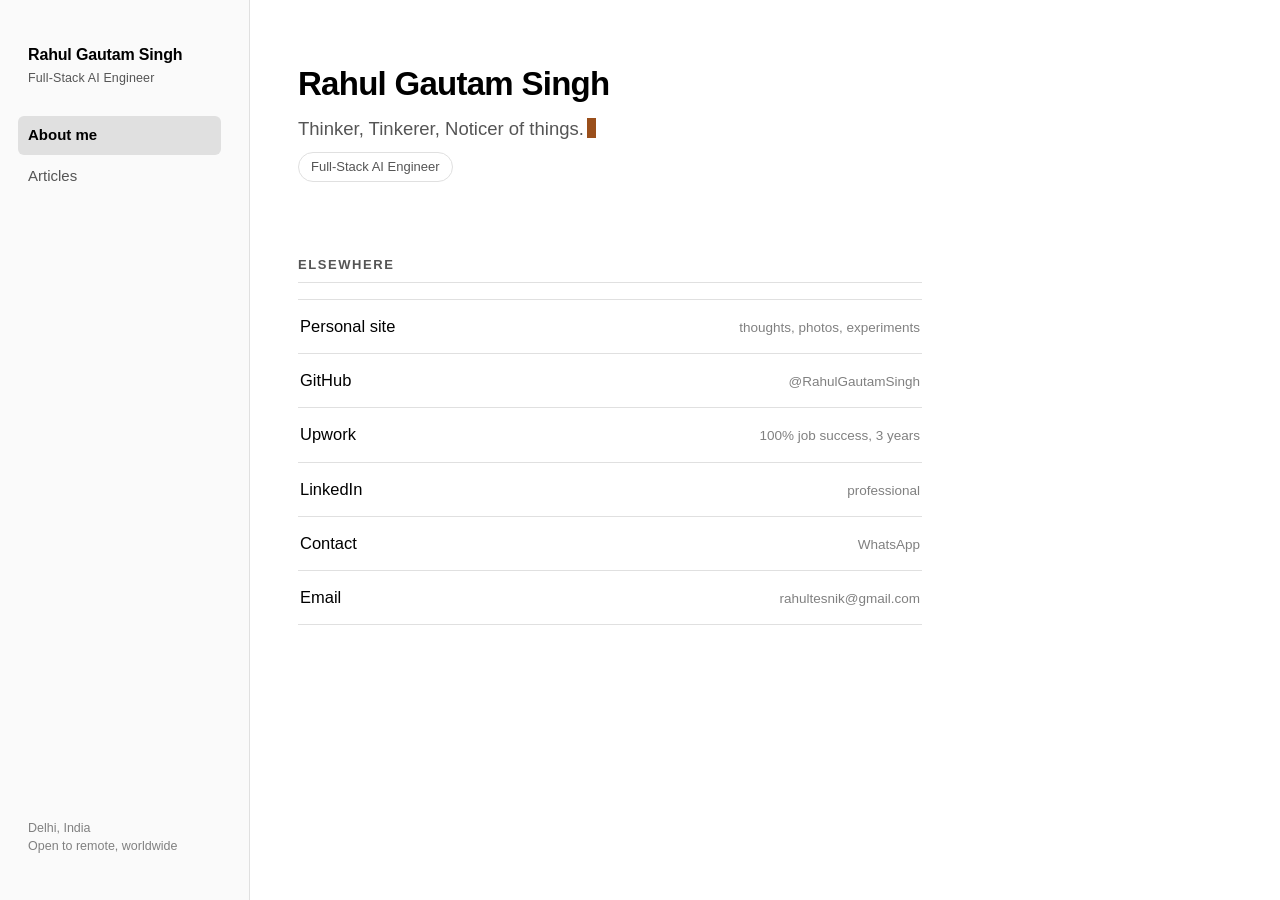
==== index.html @ fff79b99 "Initial site: about page, two articles, build script" ====
<!DOCTYPE html>
<html lang="en">
<head>
<meta charset="utf-8">
<meta name="viewport" content="width=device-width, initial-scale=1">
<title>Rahul Gautam Singh</title>
<meta name="description" content="Rahul Gautam Singh, Full-Stack AI Engineer. Thinker, tinkerer, noticer of things.">
<link rel="stylesheet" href="style.css">
<link rel="icon" href="data:,">
</head>
<body>
<div class="layout">

  <aside class="sidebar">
    <div class="brand">
      <a href="index.html">Rahul Gautam Singh</a>
      <small>Full-Stack AI Engineer</small>
    </div>
    <nav>
      <ul>
        <li><a href="index.html" aria-current="page">About me</a></li>
        <li><a href="articles.html">Articles</a></li>
      </ul>
    </nav>
    <footer>Delhi, India<br>Open to remote, worldwide</footer>
  </aside>

  <main>
    <div class="wrap">
      <h1>Rahul Gautam Singh</h1>
      <p class="lede">Thinker, Tinkerer, Noticer of things.<span class="cursor" aria-hidden="true"></span></p>
      <p class="role">Full-Stack AI Engineer</p>

      <h2>Elsewhere</h2>
      <!-- TODO: replace the placeholder URLs below with the real ones -->
      <ul class="links">
        <li>
          <a href="https://rahulgautamsingh.com">
            <span class="what">Personal site</span>
            <span class="where">thoughts, photos, experiments</span>
          </a>
        </li>
        <li>
          <a href="https://github.com/RahulGautamSingh">
            <span class="what">GitHub</span>
            <span class="where">@RahulGautamSingh</span>
          </a>
        </li>
        <li>
          <a href="https://www.upwork.com/">
            <span class="what">Upwork</span>
            <span class="where">100% job success, 3 years</span>
          </a>
        </li>
        <li>
          <a href="https://www.linkedin.com/">
            <span class="what">LinkedIn</span>
            <span class="where">professional</span>
          </a>
        </li>
        <li>
          <a href="https://wa.me/917740966996">
            <span class="what">Contact</span>
            <span class="where">WhatsApp</span>
          </a>
        </li>
        <li>
          <a href="mailto:rahultesnik@gmail.com">
            <span class="what">Email</span>
            <span class="where">rahultesnik@gmail.com</span>
          </a>
        </li>
      </ul>
    </div>
  </main>

</div>
</body>
</html>
---- style.css ----
:root {
  --bg: #ffffff;
  --fg: #000000;
  --muted: #555555;
  --faint: #808080;
  --line: #e0e0e0;
  --accent: #9a4f1b;
  --code-bg: #f6f6f6;
  --sidebar-bg: #fafafa;
  --measure: 68ch;
}

* { box-sizing: border-box; }

html { -webkit-text-size-adjust: 100%; }

body {
  margin: 0;
  background: var(--bg);
  color: var(--fg);
  font: 16.5px/1.65 ui-sans-serif, -apple-system, BlinkMacSystemFont, "Segoe UI",
        Inter, Roboto, Helvetica, Arial, sans-serif;
  font-feature-settings: "kern" 1;
  -webkit-font-smoothing: antialiased;
}

a { color: var(--accent); text-decoration: none; }
a:hover { text-decoration: underline; text-underline-offset: 2px; }

/* ---------- layout ---------- */

.layout { display: flex; min-height: 100vh; }

.sidebar {
  width: 250px;
  flex: none;
  padding: 44px 28px;
  border-right: 1px solid var(--line);
  background: var(--sidebar-bg);
  position: sticky;
  top: 0;
  height: 100vh;
  display: flex;
  flex-direction: column;
  gap: 30px;
}

.brand { font-size: 16px; font-weight: 650; letter-spacing: -0.01em; line-height: 1.35; }
.brand a { color: var(--fg); }
.brand small {
  display: block;
  font-size: 12.5px;
  font-weight: 400;
  color: var(--muted);
  letter-spacing: 0.01em;
  margin-top: 4px;
}

nav ul { list-style: none; margin: 0; padding: 0; display: flex; flex-direction: column; gap: 2px; }
nav a {
  display: block;
  padding: 7px 10px;
  margin-left: -10px;
  border-radius: 6px;
  color: var(--muted);
  font-size: 15px;
}
nav a:hover { background: var(--line); color: var(--fg); text-decoration: none; }
nav a[aria-current="page"] { color: var(--fg); font-weight: 600; background: var(--line); }

.sidebar footer {
  margin-top: auto;
  font-size: 12.5px;
  color: var(--faint);
  line-height: 1.5;
}

main {
  flex: 1;
  min-width: 0;
  padding: 64px 48px 96px;
}

.wrap { max-width: var(--measure); }

/* ---------- typography ---------- */

h1 {
  font-size: 33px;
  line-height: 1.2;
  letter-spacing: -0.022em;
  margin: 0 0 10px;
  font-weight: 680;
}

h2 {
  font-size: 13px;
  text-transform: uppercase;
  letter-spacing: 0.12em;
  color: var(--muted);
  font-weight: 640;
  margin: 46px 0 16px;
  padding-bottom: 7px;
  border-bottom: 1px solid var(--line);
}

h3 { font-size: 18.5px; margin: 32px 0 8px; letter-spacing: -0.012em; font-weight: 640; }

p { margin: 0 0 17px; }

.lede { font-size: 18.5px; color: var(--muted); margin-bottom: 8px; }

/* ---------- about ---------- */

.cursor {
  display: inline-block;
  width: 9px;
  height: 1.05em;
  background: var(--accent);
  vertical-align: -0.16em;
  margin-left: 3px;
  animation: blink 1.1s step-end infinite;
}
@keyframes blink { 0%, 100% { opacity: 1; } 50% { opacity: 0; } }

@media (prefers-reduced-motion: reduce) {
  .cursor { animation: none; }
}

.role {
  display: inline-block;
  font-size: 13px;
  color: var(--muted);
  border: 1px solid var(--line);
  border-radius: 999px;
  padding: 3px 12px;
  margin-bottom: 26px;
}

.links { list-style: none; padding: 0; margin: 0; }
.links li { border-bottom: 1px solid var(--line); }
.links li:first-child { border-top: 1px solid var(--line); }
.links a {
  display: flex;
  justify-content: space-between;
  align-items: baseline;
  gap: 16px;
  padding: 13px 2px;
  color: var(--fg);
}
.links a:hover { text-decoration: none; color: var(--accent); }
.links .what { font-weight: 520; }
.links .where { font-size: 13.5px; color: var(--faint); font-variant-numeric: tabular-nums; }
.links a:hover .where { color: var(--accent); }

/* ---------- resume ---------- */

.contactline { font-size: 14.5px; color: var(--muted); margin-bottom: 4px; }
.contactline a { color: var(--muted); }
.contactline a:hover { color: var(--accent); }

.job { margin-bottom: 30px; }
.job-head { display: flex; justify-content: space-between; align-items: baseline; gap: 18px; flex-wrap: wrap; }
.job-head strong { font-size: 16.5px; font-weight: 650; }
.job-head .when { font-size: 13.5px; color: var(--faint); white-space: nowrap; font-variant-numeric: tabular-nums; }
.job .where { font-size: 13.5px; color: var(--muted); font-style: italic; margin-bottom: 9px; }
.job ul { margin: 0; padding-left: 20px; }
.job li { margin-bottom: 7px; }

.skills { display: grid; grid-template-columns: max-content 1fr; gap: 9px 22px; font-size: 15px; }
.skills dt { color: var(--muted); font-weight: 560; }
.skills dd { margin: 0; }

.plain { margin: 0; padding-left: 20px; }
.plain li { margin-bottom: 7px; }

/* ---------- articles ---------- */

.post-list { list-style: none; padding: 0; margin: 0; }
.post-list li { padding: 20px 0; border-bottom: 1px solid var(--line); }
.post-list li:first-child { border-top: 1px solid var(--line); }
.post-list h3 { margin: 0 0 5px; }
.post-list h3 a { color: var(--fg); }
.post-list h3 a:hover { color: var(--accent); text-decoration: none; }
.post-list .meta { font-size: 13px; color: var(--faint); }
.post-list p { margin: 7px 0 0; color: var(--muted); font-size: 15.5px; }

article { max-width: var(--measure); }
article .meta { font-size: 13.5px; color: var(--faint); margin-bottom: 30px; }
article h2 { border-bottom: 0; font-size: 20px; text-transform: none; letter-spacing: -0.014em; color: var(--fg); margin: 40px 0 12px; padding: 0; }
article ul, article ol { padding-left: 22px; }
article li { margin-bottom: 8px; }

blockquote {
  margin: 24px 0;
  padding: 2px 0 2px 20px;
  border-left: 2px solid var(--accent);
  color: var(--muted);
}

code {
  font: 0.875em/1.5 ui-monospace, SFMono-Regular, "SF Mono", Menlo, Consolas, monospace;
  background: var(--code-bg);
  padding: 0.14em 0.4em;
  border-radius: 4px;
}

pre {
  background: var(--code-bg);
  border: 1px solid var(--line);
  border-radius: 8px;
  padding: 16px 18px;
  overflow-x: auto;
  margin: 22px 0;
}
pre code { background: none; padding: 0; font-size: 13.5px; line-height: 1.6; }

table { width: 100%; border-collapse: collapse; margin: 22px 0; font-size: 15px; }
th, td { text-align: left; padding: 9px 12px 9px 0; border-bottom: 1px solid var(--line); }
th { font-size: 12.5px; text-transform: uppercase; letter-spacing: 0.07em; color: var(--muted); font-weight: 620; }
td.num, th.num { text-align: right; font-variant-numeric: tabular-nums; padding-right: 0; }

.callout {
  border: 1px solid var(--accent);
  border-radius: 8px;
  padding: 15px 18px;
  margin: 26px 0;
  font-size: 14.5px;
  color: var(--muted);
}
.callout strong { color: var(--accent); }

/* ---------- mobile ---------- */

@media (max-width: 760px) {
  .layout { flex-direction: column; }
  .sidebar {
    width: auto;
    position: static;
    height: auto;
    padding: 24px 16px;
    border-right: 0;
    border-bottom: 1px solid var(--line);
    gap: 18px;
  }
  nav ul { flex-direction: row; flex-wrap: wrap; gap: 4px; }
  nav a { margin-left: 0; padding: 6px 11px; }
  .sidebar footer { display: none; }
  main { padding: 34px 16px 64px; }
  h1 { font-size: 27px; }
  .job-head .when { font-size: 12.5px; }
  .skills { grid-template-columns: 1fr; gap: 2px 0; }
  .skills dd { margin-bottom: 10px; }
}

/* ---------- figures ---------- */

figure { margin: 34px 0; }
figure svg { display: block; width: 100%; height: auto; }
figcaption {
  font-size: 13px;
  color: var(--faint);
  margin-top: 10px;
  line-height: 1.5;
}
.fig-box { fill: var(--code-bg); stroke: var(--line); stroke-width: 1.5; }
.fig-box-accent { fill: none; stroke: var(--accent); stroke-width: 1.5; }
.fig-line { stroke: var(--line); stroke-width: 1.5; fill: none; }
.fig-line-accent { stroke: var(--accent); stroke-width: 1.5; fill: none; }
.fig-t { fill: var(--fg); font: 500 13px ui-sans-serif, -apple-system, system-ui, sans-serif; }
.fig-t-sm { fill: var(--muted); font: 400 11.5px ui-sans-serif, -apple-system, system-ui, sans-serif; }
.fig-t-mono { fill: var(--fg); font: 12px ui-monospace, SFMono-Regular, Menlo, monospace; }
.fig-t-mono-mut { fill: var(--faint); font: 12px ui-monospace, SFMono-Regular, Menlo, monospace; }
.fig-t-accent { fill: var(--accent); font: 600 13px ui-sans-serif, -apple-system, system-ui, sans-serif; }
.fig-t-big { fill: var(--fg); font: 650 19px ui-sans-serif, -apple-system, system-ui, sans-serif; }
.fig-arrow { fill: var(--line); }
.fig-arrow-accent { fill: var(--accent); }
.fig-dim { opacity: 0.42; }

figure img { display: block; width: 100%; height: auto; border: 1px solid var(--line); border-radius: 8px; }
figure.meme { max-width: 520px; }
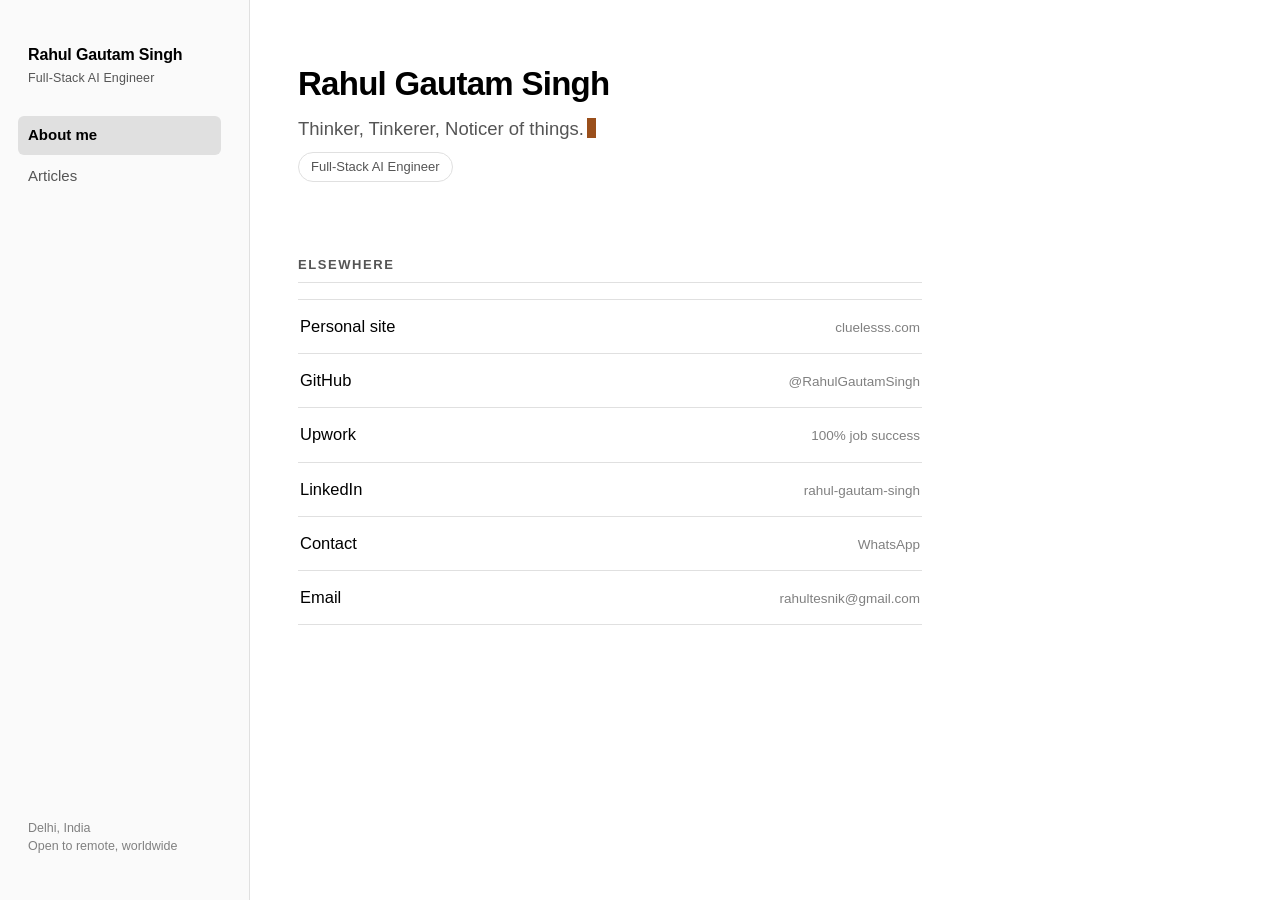
==== commit 712dd26b: "About page: real links for personal site, Upwork, LinkedIn" ====
--- a/index.html
+++ b/index.html
@@ -32,12 +32,11 @@
       <p class="role">Full-Stack AI Engineer</p>
 
       <h2>Elsewhere</h2>
-      <!-- TODO: replace the placeholder URLs below with the real ones -->
       <ul class="links">
         <li>
-          <a href="https://rahulgautamsingh.com">
+          <a href="https://www.cluelesss.com/">
             <span class="what">Personal site</span>
-            <span class="where">thoughts, photos, experiments</span>
+            <span class="where">cluelesss.com</span>
           </a>
         </li>
         <li>
@@ -47,15 +46,15 @@
           </a>
         </li>
         <li>
-          <a href="https://www.upwork.com/">
+          <a href="https://www.upwork.com/freelancers/rahuls406">
             <span class="what">Upwork</span>
-            <span class="where">100% job success, 3 years</span>
+            <span class="where">100% job success</span>
           </a>
         </li>
         <li>
-          <a href="https://www.linkedin.com/">
+          <a href="https://www.linkedin.com/in/rahul-gautam-singh-032574196/">
             <span class="what">LinkedIn</span>
-            <span class="where">professional</span>
+            <span class="where">rahul-gautam-singh</span>
           </a>
         </li>
         <li>
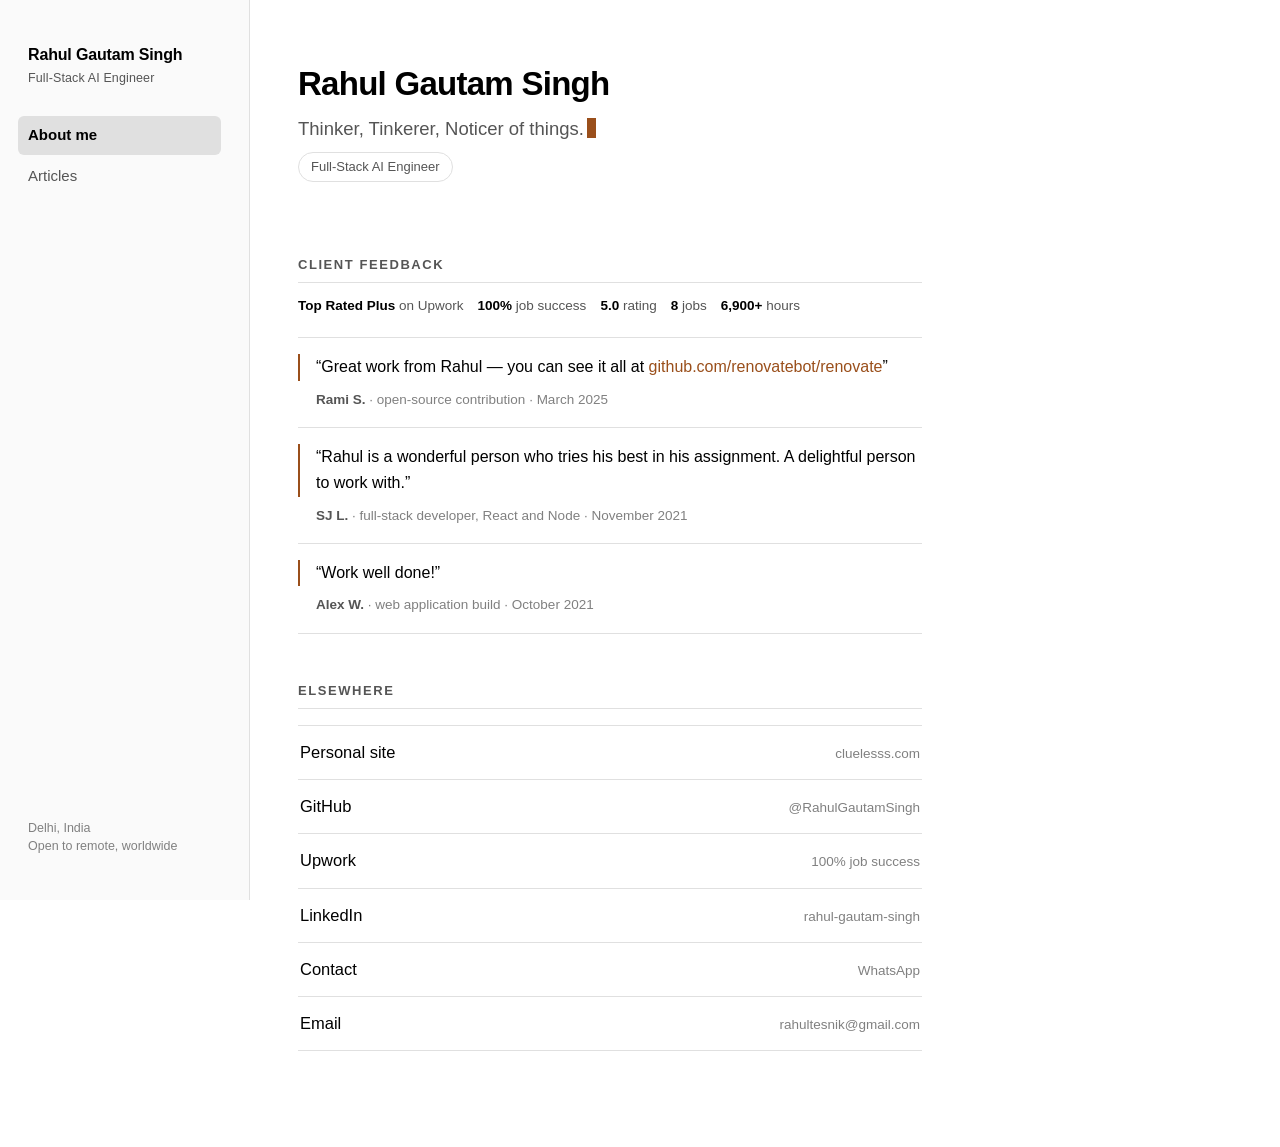
==== commit e53da0d1: "Add Upwork client feedback to the About page" ====
--- a/index.html
+++ b/index.html
@@ -6,7 +6,8 @@
 <title>Rahul Gautam Singh</title>
 <meta name="description" content="Rahul Gautam Singh, Full-Stack AI Engineer. Thinker, tinkerer, noticer of things.">
 <link rel="stylesheet" href="style.css">
-<link rel="icon" href="data:,">
+<link rel="icon" href="/favicon.svg" type="image/svg+xml">
+<link rel="mask-icon" href="/favicon.svg" color="#9a4f1b">
 </head>
 <body>
 <div class="layout">
@@ -30,6 +31,31 @@
       <h1>Rahul Gautam Singh</h1>
       <p class="lede">Thinker, Tinkerer, Noticer of things.<span class="cursor" aria-hidden="true"></span></p>
       <p class="role">Full-Stack AI Engineer</p>
+
+      <h2>Client feedback</h2>
+      <div class="proof">
+        <span><b>Top Rated Plus</b> on Upwork</span>
+        <span><b>100%</b> job success</span>
+        <span><b>5.0</b> rating</span>
+        <span><b>8</b> jobs</span>
+        <span><b>6,900+</b> hours</span>
+      </div>
+      <ul class="quotes">
+        <li>
+          <blockquote>&ldquo;Great work from Rahul &mdash; you can see it all at
+            <a href="https://github.com/renovatebot/renovate">github.com/renovatebot/renovate</a>&rdquo;</blockquote>
+          <div class="who"><b>Rami S.</b> &middot; open-source contribution &middot; March 2025</div>
+        </li>
+        <li>
+          <blockquote>&ldquo;Rahul is a wonderful person who tries his best in his assignment.
+            A delightful person to work with.&rdquo;</blockquote>
+          <div class="who"><b>SJ L.</b> &middot; full-stack developer, React and Node &middot; November 2021</div>
+        </li>
+        <li>
+          <blockquote>&ldquo;Work well done!&rdquo;</blockquote>
+          <div class="who"><b>Alex W.</b> &middot; web application build &middot; October 2021</div>
+        </li>
+      </ul>
 
       <h2>Elsewhere</h2>
       <ul class="links">
--- a/style.css
+++ b/style.css
@@ -279,3 +279,29 @@
 
 figure img { display: block; width: 100%; height: auto; border: 1px solid var(--line); border-radius: 8px; }
 figure.meme { max-width: 520px; }
+
+/* ---------- client feedback ---------- */
+
+.proof {
+  font-size: 13.5px;
+  color: var(--muted);
+  margin: -4px 0 20px;
+  display: flex;
+  flex-wrap: wrap;
+  gap: 6px 14px;
+}
+.proof span { white-space: nowrap; }
+.proof b { color: var(--fg); font-weight: 600; }
+
+.quotes { list-style: none; padding: 0; margin: 0; }
+.quotes li { padding: 16px 0; border-bottom: 1px solid var(--line); }
+.quotes li:first-child { border-top: 1px solid var(--line); }
+.quotes blockquote {
+  margin: 0 0 8px;
+  padding: 0 0 0 16px;
+  border-left: 2px solid var(--accent);
+  font-size: 16px;
+  color: var(--fg);
+}
+.quotes .who { font-size: 13.5px; color: var(--faint); padding-left: 18px; }
+.quotes .who b { color: var(--muted); font-weight: 600; }
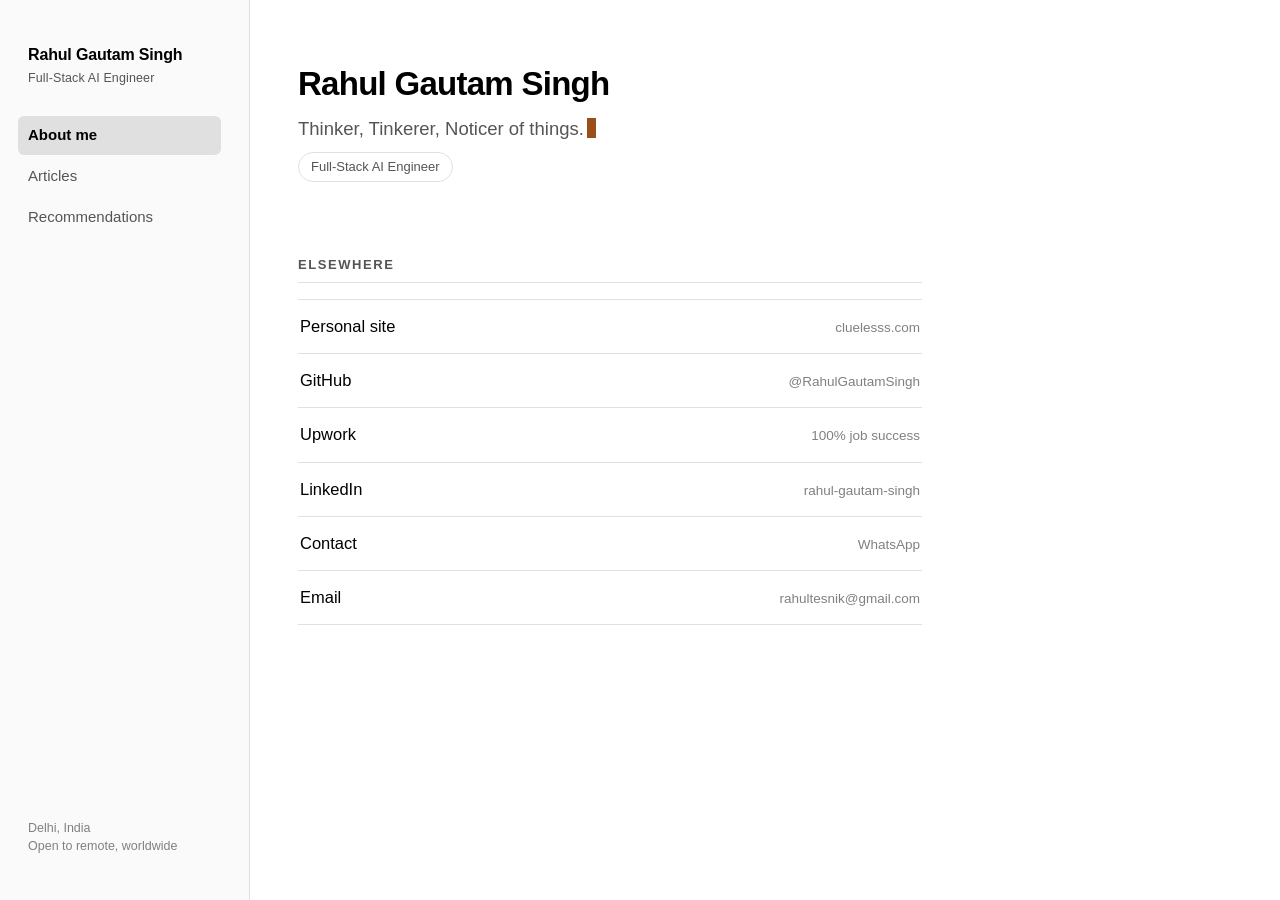
==== commit a7a3e476: "Move client feedback to its own Recommendations page" ====
--- a/index.html
+++ b/index.html
@@ -21,6 +21,7 @@
       <ul>
         <li><a href="index.html" aria-current="page">About me</a></li>
         <li><a href="articles.html">Articles</a></li>
+        <li><a href="recommendations.html">Recommendations</a></li>
       </ul>
     </nav>
     <footer>Delhi, India<br>Open to remote, worldwide</footer>
@@ -31,31 +32,6 @@
       <h1>Rahul Gautam Singh</h1>
       <p class="lede">Thinker, Tinkerer, Noticer of things.<span class="cursor" aria-hidden="true"></span></p>
       <p class="role">Full-Stack AI Engineer</p>
-
-      <h2>Client feedback</h2>
-      <div class="proof">
-        <span><b>Top Rated Plus</b> on Upwork</span>
-        <span><b>100%</b> job success</span>
-        <span><b>5.0</b> rating</span>
-        <span><b>8</b> jobs</span>
-        <span><b>6,900+</b> hours</span>
-      </div>
-      <ul class="quotes">
-        <li>
-          <blockquote>&ldquo;Great work from Rahul &mdash; you can see it all at
-            <a href="https://github.com/renovatebot/renovate">github.com/renovatebot/renovate</a>&rdquo;</blockquote>
-          <div class="who"><b>Rami S.</b> &middot; open-source contribution &middot; March 2025</div>
-        </li>
-        <li>
-          <blockquote>&ldquo;Rahul is a wonderful person who tries his best in his assignment.
-            A delightful person to work with.&rdquo;</blockquote>
-          <div class="who"><b>SJ L.</b> &middot; full-stack developer, React and Node &middot; November 2021</div>
-        </li>
-        <li>
-          <blockquote>&ldquo;Work well done!&rdquo;</blockquote>
-          <div class="who"><b>Alex W.</b> &middot; web application build &middot; October 2021</div>
-        </li>
-      </ul>
 
       <h2>Elsewhere</h2>
       <ul class="links">
